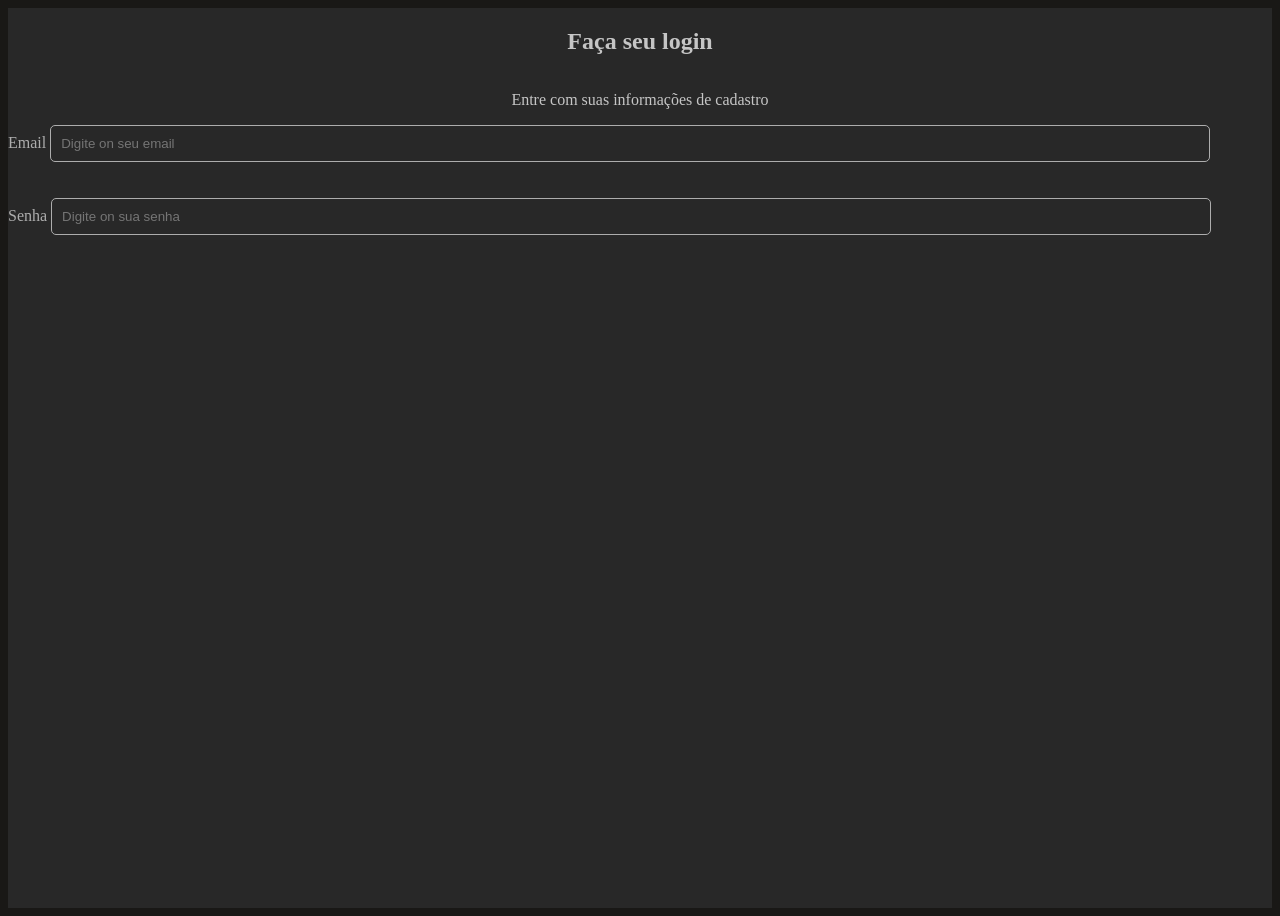
==== index.html @ 3cf33d64 "-Criação da div(input-container), alinhamento de itens, melhora nas Labels e inputs" ====
<!DOCTYPE html>
<html lang="pt-br">
<head>
    <meta charset="UTF-8">
    <meta name="viewport" content="width=device-width, initial-scale=1.0">
    <link rel="stylesheet" href="style.css">
    <title>Login</title>
</head>
<body>
    <main>
        

        <h2>Faça seu login</h2>
        <p>Entre com suas informações de cadastro</p>
        
        <!-- Campos de digitação-->
         <!-- email-->
        <div class="input-container">
        <label for="email" class="inputs">Email</label>
        <input type="email" class="inputs" placeholder="Digite on seu email">
        <br>
        </div>

        <br> <br>
         
        <!--senha -->
        <div class="input-container">
        <label class="inputs" for="password">Senha</label>
        <input class="inputs" type="password" placeholder="Digite on sua senha">
        </div>

    </main>
</body>
</html>
---- style.css ----
body {
    background: url(./assets/mobile-dark-background.png);
}

main {
    color: #C5C5C5;
    height: 100vh;

    display: flex;
    flex-direction: column;
    align-items: center;
    text-align: start;
}
/* Configuração dos inputs e outros campos*/
input {
    background: transparent;
    border: 1px solid #ADADAD;
    border-radius: 5px;

    padding: 10px;
    width: 90%;
}
input::placeholder{
    color: #969696;
    opacity:0.7;
}
label {
    display: inline-block;
    align-self: flex-start;
    margin-bottom: 5px;
}

.input-container {
    width: 100%;
    color: #ADADAD;
}
/*---------------------------------------------*/

/* TELA PARA PC*/
@media (min-width: 758px){
    main {
    background: #282828;
}
}
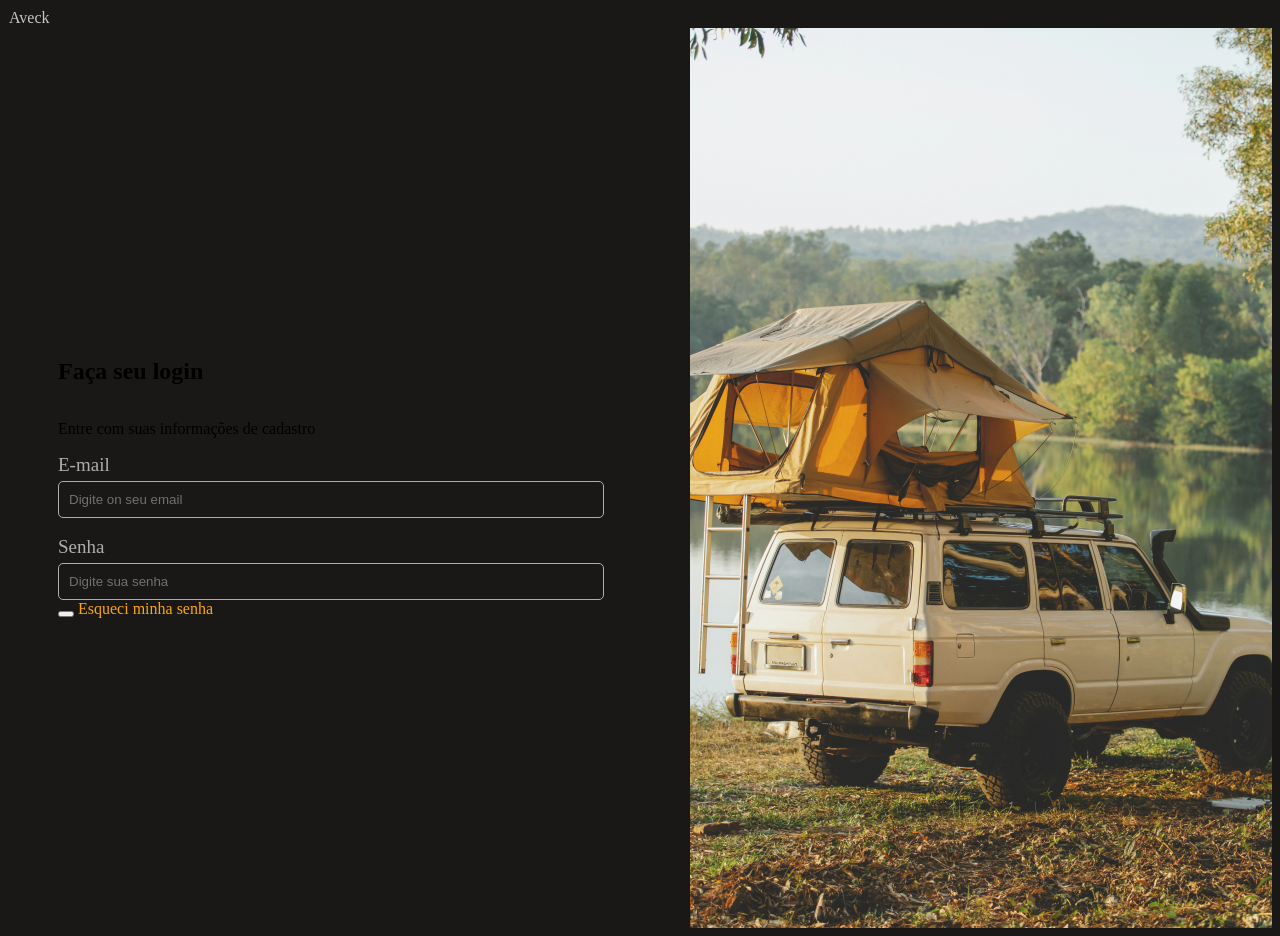
==== commit f34aa290: "-Melhoria na estrutura do formulário de login, incluindo campos de email e senha, além de ajustes no" ====
--- a/index.html
+++ b/index.html
@@ -7,27 +7,36 @@
     <title>Login</title>
 </head>
 <body>
+    <header>Aveck</header>
     <main>
-        
+        <div class="login-form">
+            <h2>Faça seu login</h2>
+            <p>Entre com suas informações de cadastro</p>
+            
+            <!-- Campos de digitação-->
+            <!-- email-->
+            <div class="input-container">
+                <label for="email" class="inputs">E-mail</label>
+                <input type="email" class="inputs" placeholder="Digite on seu email">
+            </div>
 
-        <h2>Faça seu login</h2>
-        <p>Entre com suas informações de cadastro</p>
-        
-        <!-- Campos de digitação-->
-         <!-- email-->
-        <div class="input-container">
-        <label for="email" class="inputs">Email</label>
-        <input type="email" class="inputs" placeholder="Digite on seu email">
-        <br>
+            <br>
+            
+            <!--senha -->
+            <div class="input-container">
+                <label class="inputs" for="password">Senha</label>
+                <input class="inputs" type="password" placeholder="Digite sua senha">
+            </div>
+
+            <!--checbox e equeci minha senha -->
+            <div class="checbox-forgettenpassword">
+                <button></button>
+                <a>Esqueci minha senha</a>
+            </div>
+
         </div>
 
-        <br> <br>
-         
-        <!--senha -->
-        <div class="input-container">
-        <label class="inputs" for="password">Senha</label>
-        <input class="inputs" type="password" placeholder="Digite on sua senha">
-        </div>
+        <div id="imagem-background"></div>
 
     </main>
 </body>
--- a/style.css
+++ b/style.css
@@ -3,7 +3,6 @@
 }
 
 main {
-    color: #C5C5C5;
     height: 100vh;
 
     display: flex;
@@ -16,6 +15,7 @@
     background: transparent;
     border: 1px solid #ADADAD;
     border-radius: 5px;
+    color: aliceblue;
 
     padding: 10px;
     width: 90%;
@@ -30,15 +30,46 @@
     margin-bottom: 5px;
 }
 
+.checbox-forgettenpassword {
+    color: orange;
+}
+
 .input-container {
+    font-size: 19px;
     width: 100%;
     color: #ADADAD;
 }
+
+/* Configuração da Nav bar*/
+header {
+    color: #C5C5C5;
+    border: 1px solid transparent;
+}
+
 /*---------------------------------------------*/
 
 /* TELA PARA PC*/
 @media (min-width: 758px){
     main {
-    background: #282828;
-}
+    flex-direction: row;
+    align-items: stretch;
+    }
+
+    #imagem-background {
+        background: url(./assets/side-image.jpg) no-repeat center center;
+        background-size: cover;
+        height: 100vh;
+        display: block;
+        flex:1
+        
+    }
+
+    .login-form {
+        display: flex;
+        padding: 50px;
+        flex: 1;
+        flex-direction: column;
+        justify-content: center;
+    }
+
 }
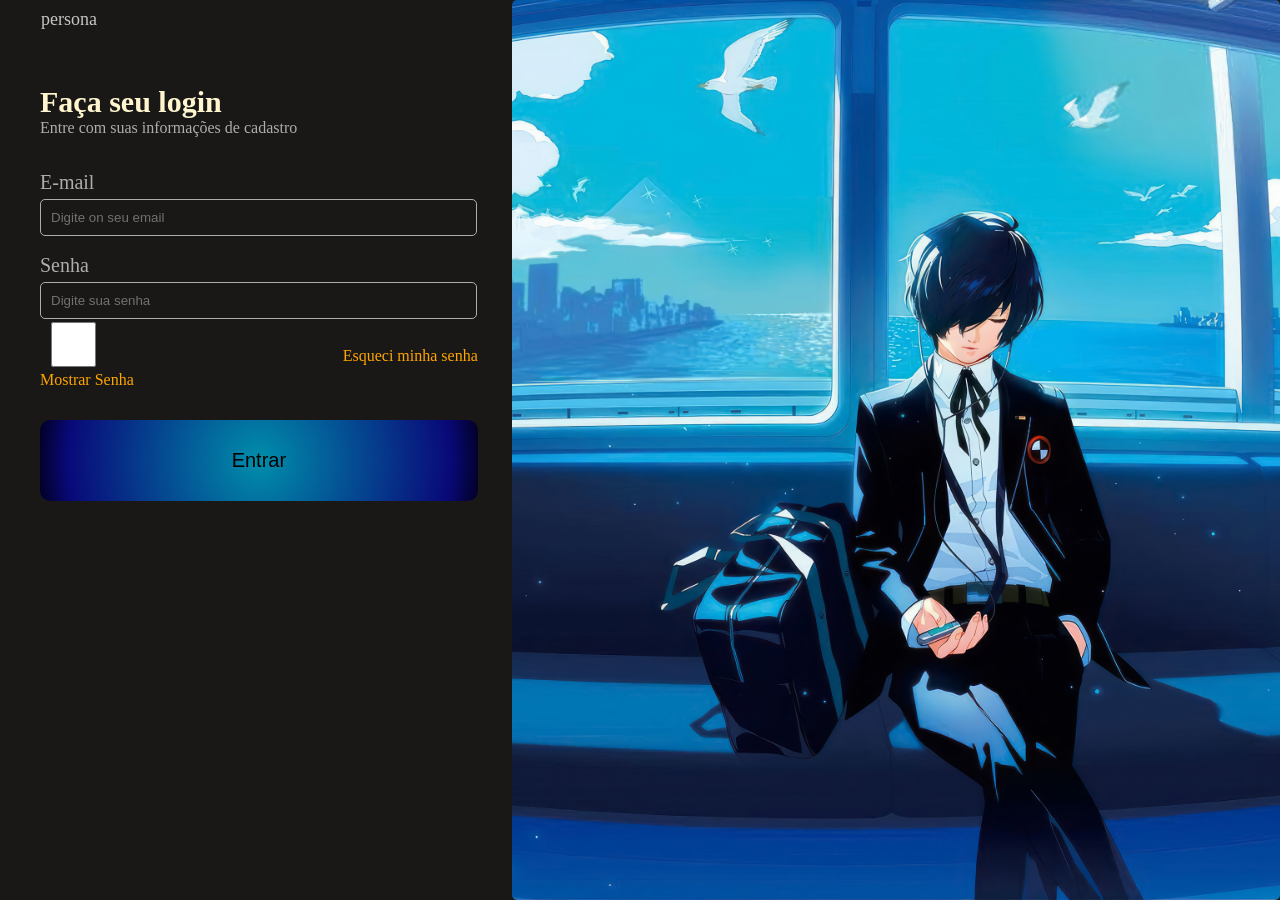
==== commit 869aa4f3: "-Concertado side imagem para pc a -criação e melhora do botão de entrar -progresso no campo da check" ====
--- a/index.html
+++ b/index.html
@@ -7,11 +7,16 @@
     <title>Login</title>
 </head>
 <body>
-    <header>Aveck</header>
     <main>
         <div class="login-form">
-            <h2>Faça seu login</h2>
-            <p>Entre com suas informações de cadastro</p>
+            <header>persona</header>
+
+            <div class="div-cabeçalho">
+            <h2 class="div-cabeçalho titulo">Faça seu login</h2>
+            <p class="div-cabeçalho texto">Entre com suas informações de cadastro</p>
+            </div>
+
+            <br>
             
             <!-- Campos de digitação-->
             <!-- email-->
@@ -30,14 +35,28 @@
 
             <!--checbox e equeci minha senha -->
             <div class="checbox-forgettenpassword">
-                <button></button>
-                <a>Esqueci minha senha</a>
+                <div id="div-checkbox">
+                    <input type="checkbox" id="checkbox-mostrar-senha">
+                    <label for="checkbox-mostrar-senha">Mostrar Senha</label>
+                </div>
+
+                <div id="forgettenpassword">
+                    <a>Esqueci minha senha</a>
+                </div>
             </div>
+
+            <br>
+
+            <!-- Botão Login  -->
+             <div class="container-bnt-login">
+                <button class="bnt-login">Entrar</button>
+             </div>
 
         </div>
 
-        <div id="imagem-background"></div>
+        <div id="side-image"></div>
 
     </main>
+
 </body>
 </html>
--- a/style.css
+++ b/style.css
@@ -1,15 +1,23 @@
 body {
     background: url(./assets/mobile-dark-background.png);
+    margin: 0;
 }
 
 main {
-    height: 100vh;
+    border-top-right-radius: 8px;
+}
 
-    display: flex;
-    flex-direction: column;
-    align-items: center;
-    text-align: start;
+#forgettenpassword :hover{
+    color: aqua;
 }
+
+.login-form{
+     padding: 40px;
+     width: 90%;
+     padding-top: 8px;
+     border-radius: 10px;
+}
+
 /* Configuração dos inputs e outros campos*/
 input {
     background: transparent;
@@ -20,6 +28,14 @@
     padding: 10px;
     width: 90%;
 }
+
+.input-container {
+    font-size: 20px;
+    width: 100%;
+    color: #ADADAD;
+
+}
+
 input::placeholder{
     color: #969696;
     opacity:0.7;
@@ -30,46 +46,101 @@
     margin-bottom: 5px;
 }
 
+/*Chexbox(mostrar senha) e Esqueci minha senha*/
 .checbox-forgettenpassword {
     color: orange;
+    display: flex;
+    width: 95%;
+
+}
+.checbox-forgettenpassword input{
+    height: 5vh;
+    width: 50%;
+}
+/*esqueci senha*/
+#forgettenpassword {
+    display: flex;
+
+    margin-left: auto;
+    margin-top: auto;
+    margin-bottom: auto;
 }
 
-.input-container {
-    font-size: 19px;
-    width: 100%;
-    color: #ADADAD;
-}
+/*-----------------------------------------------------
 
-/* Configuração da Nav bar*/
+
+/* Configuração da hearder e cabeçalho*/
 header {
     color: #C5C5C5;
     border: 1px solid transparent;
+    height: 50px;
+    font-size: 18px;
 }
 
+.div-cabeçalho {
+    color: #C5C5C5;
+}
+
+.texto {
+    color: #ADADAD;
+    margin-top: 0px;
+}
+.titulo {
+    margin-bottom: 0px;
+    font-size: 30px;
+    color: #FFF6CF;
+}
+
+/* Botão Login*/
+.bnt-login {
+    width: 100%;
+    height: 9vh;
+
+    background: #008eab;
+    background: radial-gradient(circle, rgba(0, 142, 171, 1) 0%, rgba(9, 9, 121, 1) 86%, rgba(2, 0, 36, 1) 100%);
+    border: transparent;
+    border-radius: 10px;
+
+    font-size: 20px;
+}
+
+
+.container-bnt-login{
+    width: 95%;
+    margin-top: 8px;
+    transition: all 0.5s;
+}
+
+.container-bnt-login :hover {
+    transform: scale(1.1);
+    border: 2px;
+    border: 1px solid rgba(9, 9, 121, 1);
+}
+.container-bnt-login :active{
+    transition: 0.1s ease;
+    transform: scale(0.9);
+}
 /*---------------------------------------------*/
 
 /* TELA PARA PC*/
 @media (min-width: 758px){
+
     main {
-    flex-direction: row;
-    align-items: stretch;
+        display: grid;
+        grid-template-columns: 0.8fr 1.2fr;
+        width: 100%;
+        height: 100vh;
+        margin: 0;
     }
 
-    #imagem-background {
-        background: url(./assets/side-image.jpg) no-repeat center center;
-        background-size: cover;
+     #side-image{
+       background: url('./assets/persona3\ \(1\).jpeg') no-repeat center center;
+        background-size: cover; /* Faz a imagem cobrir toda a área */
         height: 100vh;
-        display: block;
-        flex:1
-        
-    }
+        width: 100%; /* No grid ele ocupa 100% da coluna dele */  
 
-    .login-form {
-        display: flex;
-        padding: 50px;
-        flex: 1;
-        flex-direction: column;
-        justify-content: center;
-    }
+        border-radius: 5px;
+    }    
+
 
 }
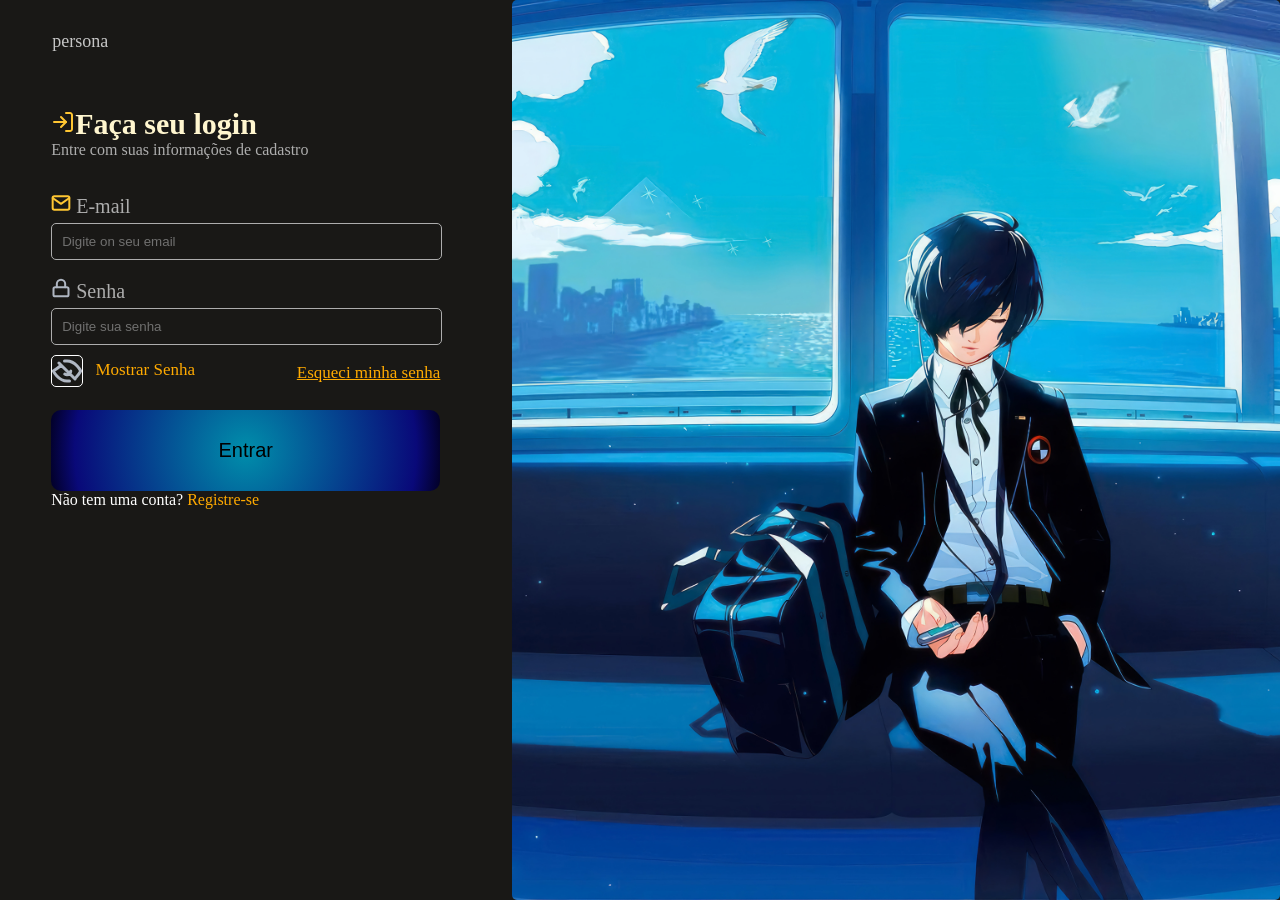
==== commit ea25a177: "-adicionado icones -background para mobile -animação da checkbox" ====
--- a/index.html
+++ b/index.html
@@ -12,7 +12,7 @@
             <header>persona</header>
 
             <div class="div-cabeçalho">
-            <h2 class="div-cabeçalho titulo">Faça seu login</h2>
+            <h2 class="div-cabeçalho titulo"><img src="./assets/log-in.svg">Faça seu login</h2>
             <p class="div-cabeçalho texto">Entre com suas informações de cadastro</p>
             </div>
 
@@ -21,7 +21,7 @@
             <!-- Campos de digitação-->
             <!-- email-->
             <div class="input-container">
-                <label for="email" class="inputs">E-mail</label>
+                <label for="email" class="inputs"><img src="./assets/mail.svg" alt="">E-mail</label>
                 <input type="email" class="inputs" placeholder="Digite on seu email">
             </div>
 
@@ -29,7 +29,7 @@
             
             <!--senha -->
             <div class="input-container">
-                <label class="inputs" for="password">Senha</label>
+                <label class="inputs" for="password"><img src="./assets/lock.svg">Senha</label>
                 <input class="inputs" type="password" placeholder="Digite sua senha">
             </div>
 
@@ -37,7 +37,10 @@
             <div class="checbox-forgettenpassword">
                 <div id="div-checkbox">
                     <input type="checkbox" id="checkbox-mostrar-senha">
-                    <label for="checkbox-mostrar-senha">Mostrar Senha</label>
+                    <label for="checkbox-mostrar-senha">
+                        <span class="icon"></span>
+                        Mostrar Senha
+                    </label>
                 </div>
 
                 <div id="forgettenpassword">
@@ -52,6 +55,12 @@
                 <button class="bnt-login">Entrar</button>
              </div>
 
+             <!-- Registre-se -->
+              <div class="div-registre-se">
+                Não tem uma conta?
+                <a>Registre-se</a>
+              </div>
+
         </div>
 
         <div id="side-image"></div>
--- a/style.css
+++ b/style.css
@@ -1,5 +1,7 @@
 body {
-    background: url(./assets/mobile-dark-background.png);
+    background: url(./assets/persona3\ \(1\).jpeg) no-repeat center center;
+    background-size: cover;
+    background-attachment: fixed;
     margin: 0;
 }
 
@@ -7,15 +9,18 @@
     border-top-right-radius: 8px;
 }
 
-#forgettenpassword :hover{
-    color: aqua;
-}
 
 .login-form{
-     padding: 40px;
-     width: 90%;
+     width: 80%;
      padding-top: 8px;
      border-radius: 10px;
+     
+
+     margin: auto;
+     margin-top: 5vh;
+     padding: 30px;
+
+     background: rgba(0, 0, 0, 0.7);
 }
 
 /* Configuração dos inputs e outros campos*/
@@ -36,6 +41,10 @@
 
 }
 
+.input-container img{
+    margin-right: 5px;
+}
+
 input::placeholder{
     color: #969696;
     opacity:0.7;
@@ -48,24 +57,70 @@
 
 /*Chexbox(mostrar senha) e Esqueci minha senha*/
 .checbox-forgettenpassword {
-    color: orange;
+    color: rgb(255, 170, 0);
     display: flex;
     width: 95%;
+    margin-top: 10px;
+    font-size: 17px;
+
 
 }
 .checbox-forgettenpassword input{
     height: 5vh;
     width: 50%;
 }
-/*esqueci senha*/
+/*----------esqueci senha-------*/
 #forgettenpassword {
     display: flex;
+    text-decoration:underline;
+    cursor: pointer;
 
     margin-left: auto;
     margin-top: auto;
     margin-bottom: auto;
 }
 
+#forgettenpassword :hover{
+    color: blue;
+    text-decoration:underline;
+}
+
+/*-------Mostrar senha----------*/
+/*Ações*/
+#div-checkbox :hover{
+    transition: 0.2s ease;
+    transform: scale(1.07);
+}
+#div-checkbox label :active{
+    transform: scale(0.99);
+}
+/*-----*/
+#div-checkbox label{
+    cursor: pointer;
+}
+#div-checkbox input {
+   display: none;
+}
+/*Desmarcado*/
+#div-checkbox .icon{
+    display: inline-block;
+    width: 30px;
+    height: 30px;
+
+    vertical-align: middle;
+    background: url('./assets/eye-off.svg') no-repeat center center;
+    background-size: contain;
+    margin-right: 8px;
+    cursor: pointer;
+
+    border: 1px solid white;
+    border-radius: 5px;
+}
+/*Marcado*/
+#div-checkbox input:checked + label .icon{
+    background: url(./assets/eye.svg) no-repeat center center;
+    display: inline-block;
+}
 /*-----------------------------------------------------
 
 
@@ -91,7 +146,7 @@
     color: #FFF6CF;
 }
 
-/* Botão Login*/
+/*---------- Botão Login --------*/
 .bnt-login {
     width: 100%;
     height: 9vh;
@@ -107,7 +162,6 @@
 
 .container-bnt-login{
     width: 95%;
-    margin-top: 8px;
     transition: all 0.5s;
 }
 
@@ -120,6 +174,15 @@
     transition: 0.1s ease;
     transform: scale(0.9);
 }
+/*---------- registre-se --------*/
+.div-registre-se {
+    color: white;
+    
+}
+.div-registre-se a{
+   color: rgb(255, 170, 0);
+}
+
 /*---------------------------------------------*/
 
 /* TELA PARA PC*/
@@ -142,5 +205,14 @@
         border-radius: 5px;
     }    
 
-
+    body {
+        background: url(./assets/mobile-dark-background.png) no-repeat center center;
+        background-size: cover;
+       
+    }
+
+    .login-form {
+        background: none;
+        margin-top: 0px;
+    }
 }
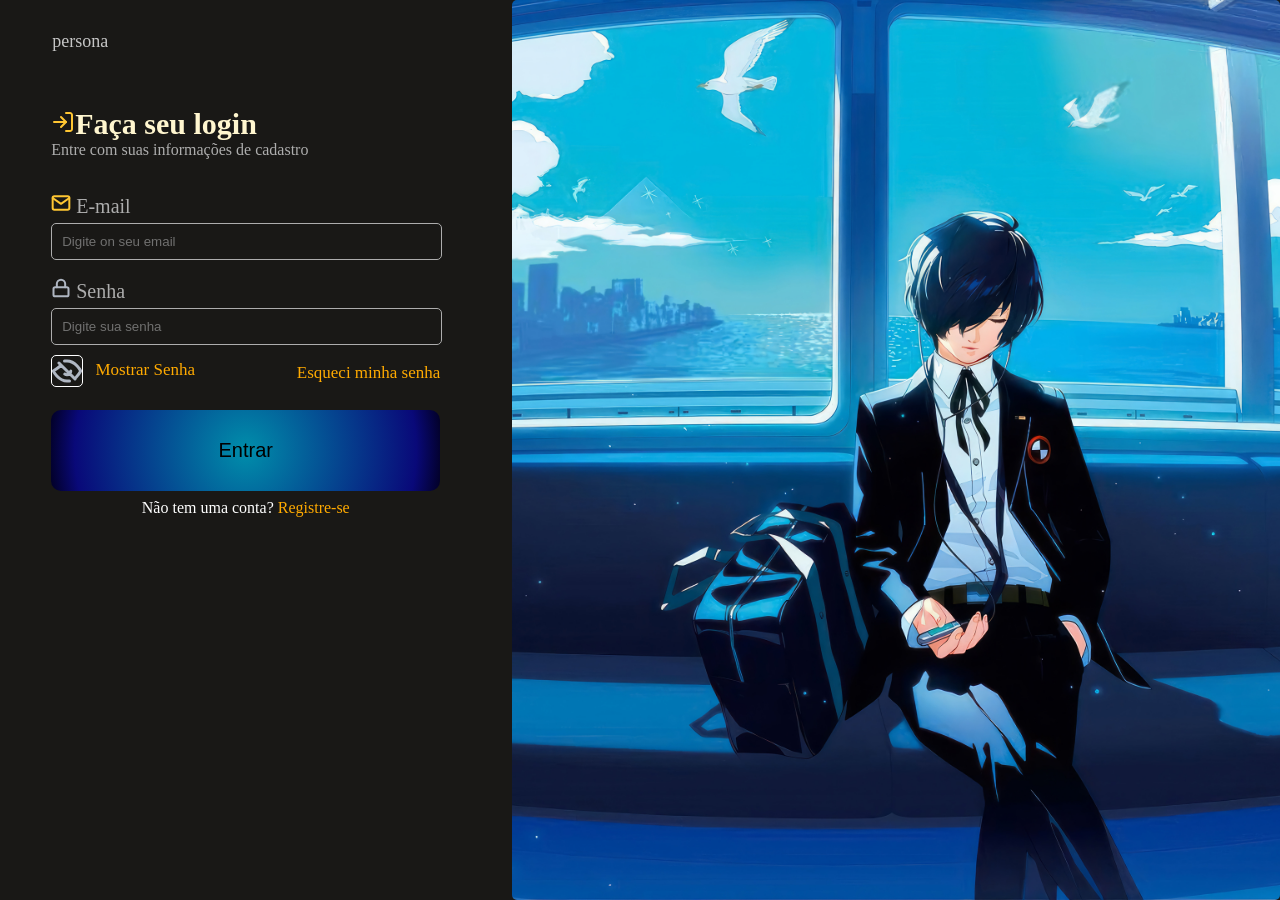
==== commit 5896207d: "-finalização da pagina de login -criação da pagina de registro" ====
--- a/index.html
+++ b/index.html
@@ -53,13 +53,13 @@
             <!-- Botão Login  -->
              <div class="container-bnt-login">
                 <button class="bnt-login">Entrar</button>
+                <!-- Registre-se -->
+                <div class="div-registre-se">
+                    Não tem uma conta?
+                    <a href="resgistre-se.html">Registre-se</a>
+                </div>
              </div>
 
-             <!-- Registre-se -->
-              <div class="div-registre-se">
-                Não tem uma conta?
-                <a>Registre-se</a>
-              </div>
 
         </div>
 
--- a/style.css
+++ b/style.css
@@ -72,7 +72,6 @@
 /*----------esqueci senha-------*/
 #forgettenpassword {
     display: flex;
-    text-decoration:underline;
     cursor: pointer;
 
     margin-left: auto;
@@ -81,17 +80,16 @@
 }
 
 #forgettenpassword :hover{
-    color: blue;
     text-decoration:underline;
 }
 
 /*-------Mostrar senha----------*/
 /*Ações*/
-#div-checkbox :hover{
+#div-checkbox label:hover{
     transition: 0.2s ease;
     transform: scale(1.07);
 }
-#div-checkbox label :active{
+#div-checkbox label:active{
     transform: scale(0.99);
 }
 /*-----*/
@@ -132,9 +130,7 @@
     font-size: 18px;
 }
 
-.div-cabeçalho {
-    color: #C5C5C5;
-}
+
 
 .texto {
     color: #ADADAD;
@@ -165,22 +161,29 @@
     transition: all 0.5s;
 }
 
-.container-bnt-login :hover {
+.container-bnt-login button:hover {
     transform: scale(1.1);
     border: 2px;
     border: 1px solid rgba(9, 9, 121, 1);
 }
-.container-bnt-login :active{
+.container-bnt-login button:active{
     transition: 0.1s ease;
     transform: scale(0.9);
 }
 /*---------- registre-se --------*/
 .div-registre-se {
     color: white;
-    
+    margin-top: 8px;
+    text-align: center;
 }
 .div-registre-se a{
    color: rgb(255, 170, 0);
+   cursor: pointer;
+   text-decoration: none;
+}
+.div-registre-se a:hover{
+    text-decoration: underline 2px;
+    padding: 0;
 }
 
 /*---------------------------------------------*/
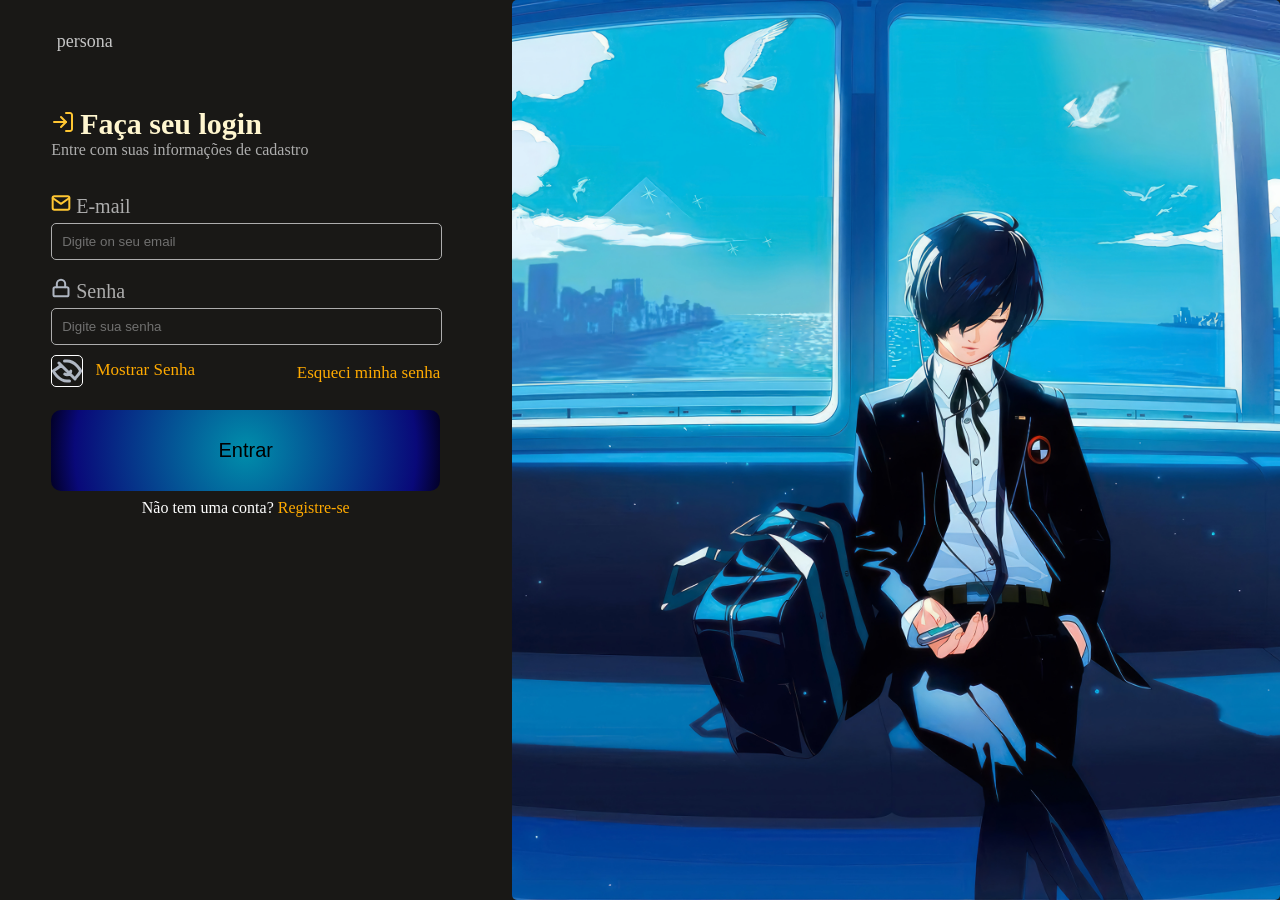
==== commit cf8fe5ab: "-Criação dos campos da página registre-se" ====
--- a/index.html
+++ b/index.html
@@ -9,7 +9,10 @@
 <body>
     <main>
         <div class="login-form">
-            <header>persona</header>
+            <header>
+                <img src="">
+                persona
+            </header>
 
             <div class="div-cabeçalho">
             <h2 class="div-cabeçalho titulo"><img src="./assets/log-in.svg">Faça seu login</h2>
--- a/style.css
+++ b/style.css
@@ -19,6 +19,7 @@
      margin: auto;
      margin-top: 5vh;
      padding: 30px;
+     max-height: 100vh;
 
      background: rgba(0, 0, 0, 0.7);
 }
@@ -130,8 +131,6 @@
     font-size: 18px;
 }
 
-
-
 .texto {
     color: #ADADAD;
     margin-top: 0px;
@@ -142,6 +141,9 @@
     color: #FFF6CF;
 }
 
+.titulo img{
+    margin-right: 5px;
+}
 /*---------- Botão Login --------*/
 .bnt-login {
     width: 100%;
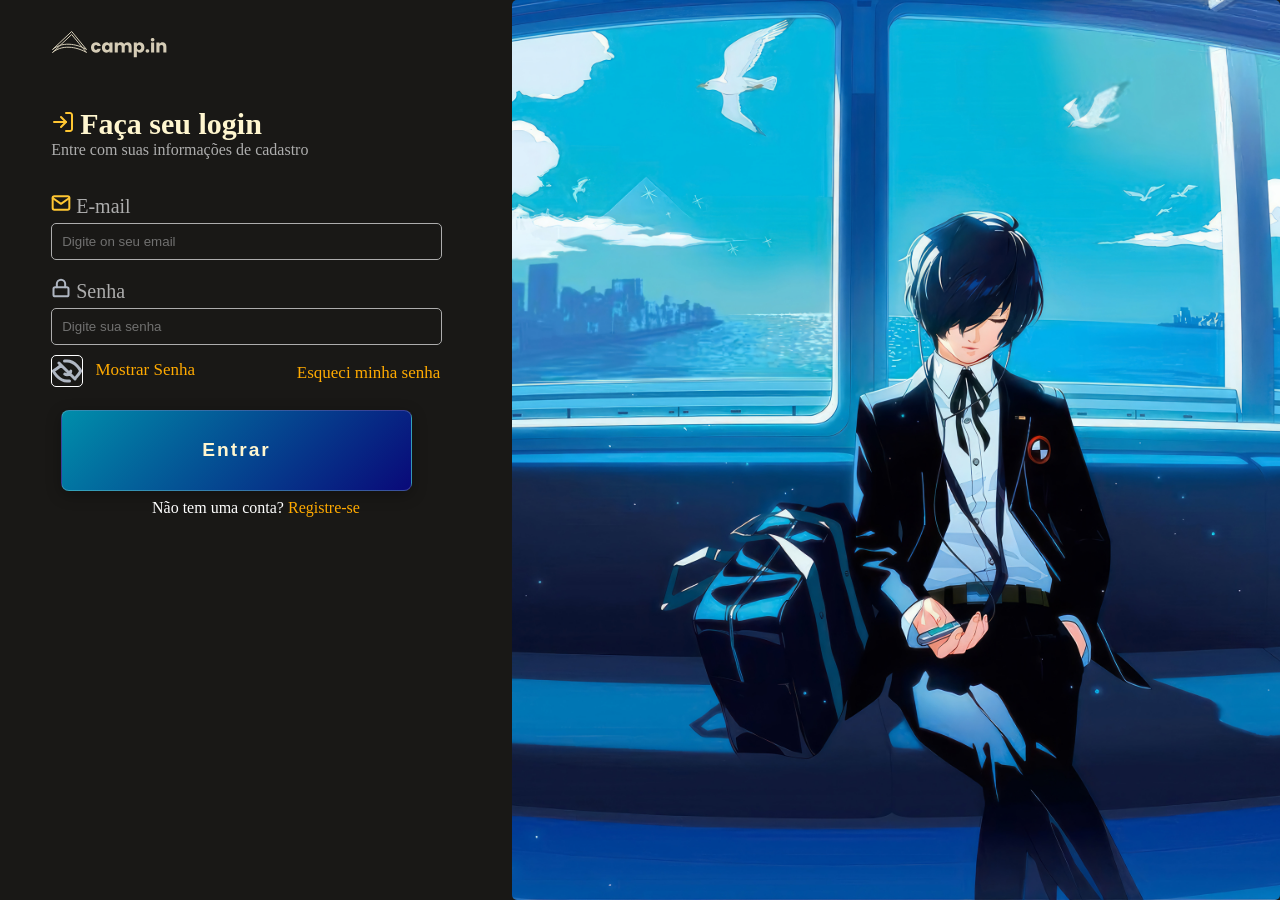
==== commit 16b6d534: "-Término das páginas e inicio da pagina de recuperação de senha" ====
--- a/index.html
+++ b/index.html
@@ -9,9 +9,8 @@
 <body>
     <main>
         <div class="login-form">
-            <header>
-                <img src="">
-                persona
+            <header>           
+                <img src="./assets/logo.svg">
             </header>
 
             <div class="div-cabeçalho">
@@ -47,7 +46,7 @@
                 </div>
 
                 <div id="forgettenpassword">
-                    <a>Esqueci minha senha</a>
+                    <a href="esqueci-senha.html">Esqueci minha senha</a>
                 </div>
             </div>
 
--- a/style.css
+++ b/style.css
@@ -7,6 +7,12 @@
 
 main {
     border-top-right-radius: 8px;
+}
+
+a {
+    color: rgb(255, 170, 0);
+    cursor: pointer;
+    text-decoration: none;
 }
 
 
@@ -128,7 +134,7 @@
     color: #C5C5C5;
     border: 1px solid transparent;
     height: 50px;
-    font-size: 18px;
+    font-size: 20px;
 }
 
 .texto {
@@ -146,30 +152,40 @@
 }
 /*---------- Botão Login --------*/
 .bnt-login {
-    width: 100%;
+    width: 90%;
     height: 9vh;
-
-    background: #008eab;
-    background: radial-gradient(circle, rgba(0, 142, 171, 1) 0%, rgba(9, 9, 121, 1) 86%, rgba(2, 0, 36, 1) 100%);
-    border: transparent;
-    border-radius: 10px;
-
-    font-size: 20px;
+    cursor: pointer;
+
+    background: linear-gradient(135deg, #008eab 0%, #090979 100%);
+    border: 1px solid rgba(255, 255, 255, 0.2); /* Borda sutil para dar profundidade */
+    border-radius: 8px;
+
+
+   /* Tipografia */
+    font-size: 1.2rem;
+    font-weight: bold;
+    color: #FFF6CF;
+     /* Deixa com cara de botão de menu de jogo */
+    letter-spacing: 2px;
+
+    transition: all 0.2s ease;
+    box-shadow: 0 4px 15px rgba(0, 0, 0, 0.3);
 }
 
 
 .container-bnt-login{
     width: 95%;
-    transition: all 0.5s;
+    margin: auto auto;
 }
 
 .container-bnt-login button:hover {
-    transform: scale(1.1);
-    border: 2px;
-    border: 1px solid rgba(9, 9, 121, 1);
+    background: #0042a6;
+    box-shadow: 0 0 20px rgba(0, 100, 120, 0.6);
+
+    transform: translateY(-2px) scale(1.03);
+    border: 2px solid rgba(255, 255, 255, 0.2);
 }
 .container-bnt-login button:active{
-    transition: 0.1s ease;
     transform: scale(0.9);
 }
 /*---------- registre-se --------*/
@@ -178,11 +194,7 @@
     margin-top: 8px;
     text-align: center;
 }
-.div-registre-se a{
-   color: rgb(255, 170, 0);
-   cursor: pointer;
-   text-decoration: none;
-}
+
 .div-registre-se a:hover{
     text-decoration: underline 2px;
     padding: 0;
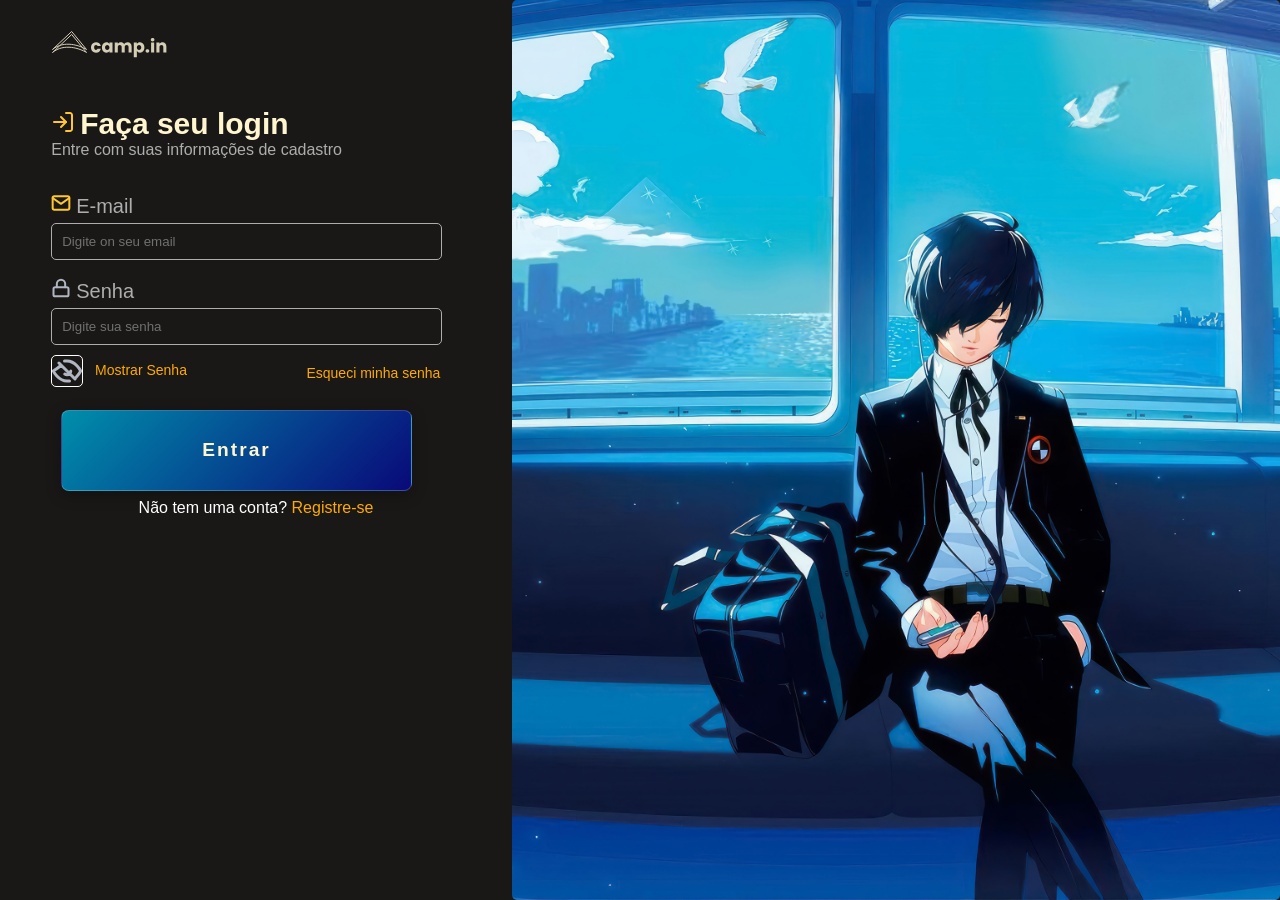
==== commit 43a2ef67: "-js feito para mostrar a senha" ====
--- a/index.html
+++ b/index.html
@@ -32,7 +32,7 @@
             <!--senha -->
             <div class="input-container">
                 <label class="inputs" for="password"><img src="./assets/lock.svg">Senha</label>
-                <input class="inputs" type="password" placeholder="Digite sua senha">
+                <input class="inputs senha" type="password" placeholder="Digite sua senha">
             </div>
 
             <!--checbox e equeci minha senha -->
@@ -68,6 +68,6 @@
         <div id="side-image"></div>
 
     </main>
-
+<script src="script.js"></script>
 </body>
 </html>
--- a/style.css
+++ b/style.css
@@ -1,3 +1,7 @@
+* {
+    font-family: sans-serif;
+}
+
 body {
     background: url(./assets/persona3\ \(1\).jpeg) no-repeat center center;
     background-size: cover;
@@ -68,8 +72,7 @@
     display: flex;
     width: 95%;
     margin-top: 10px;
-    font-size: 17px;
-
+    font-size: 14px;
 
 }
 .checbox-forgettenpassword input{
